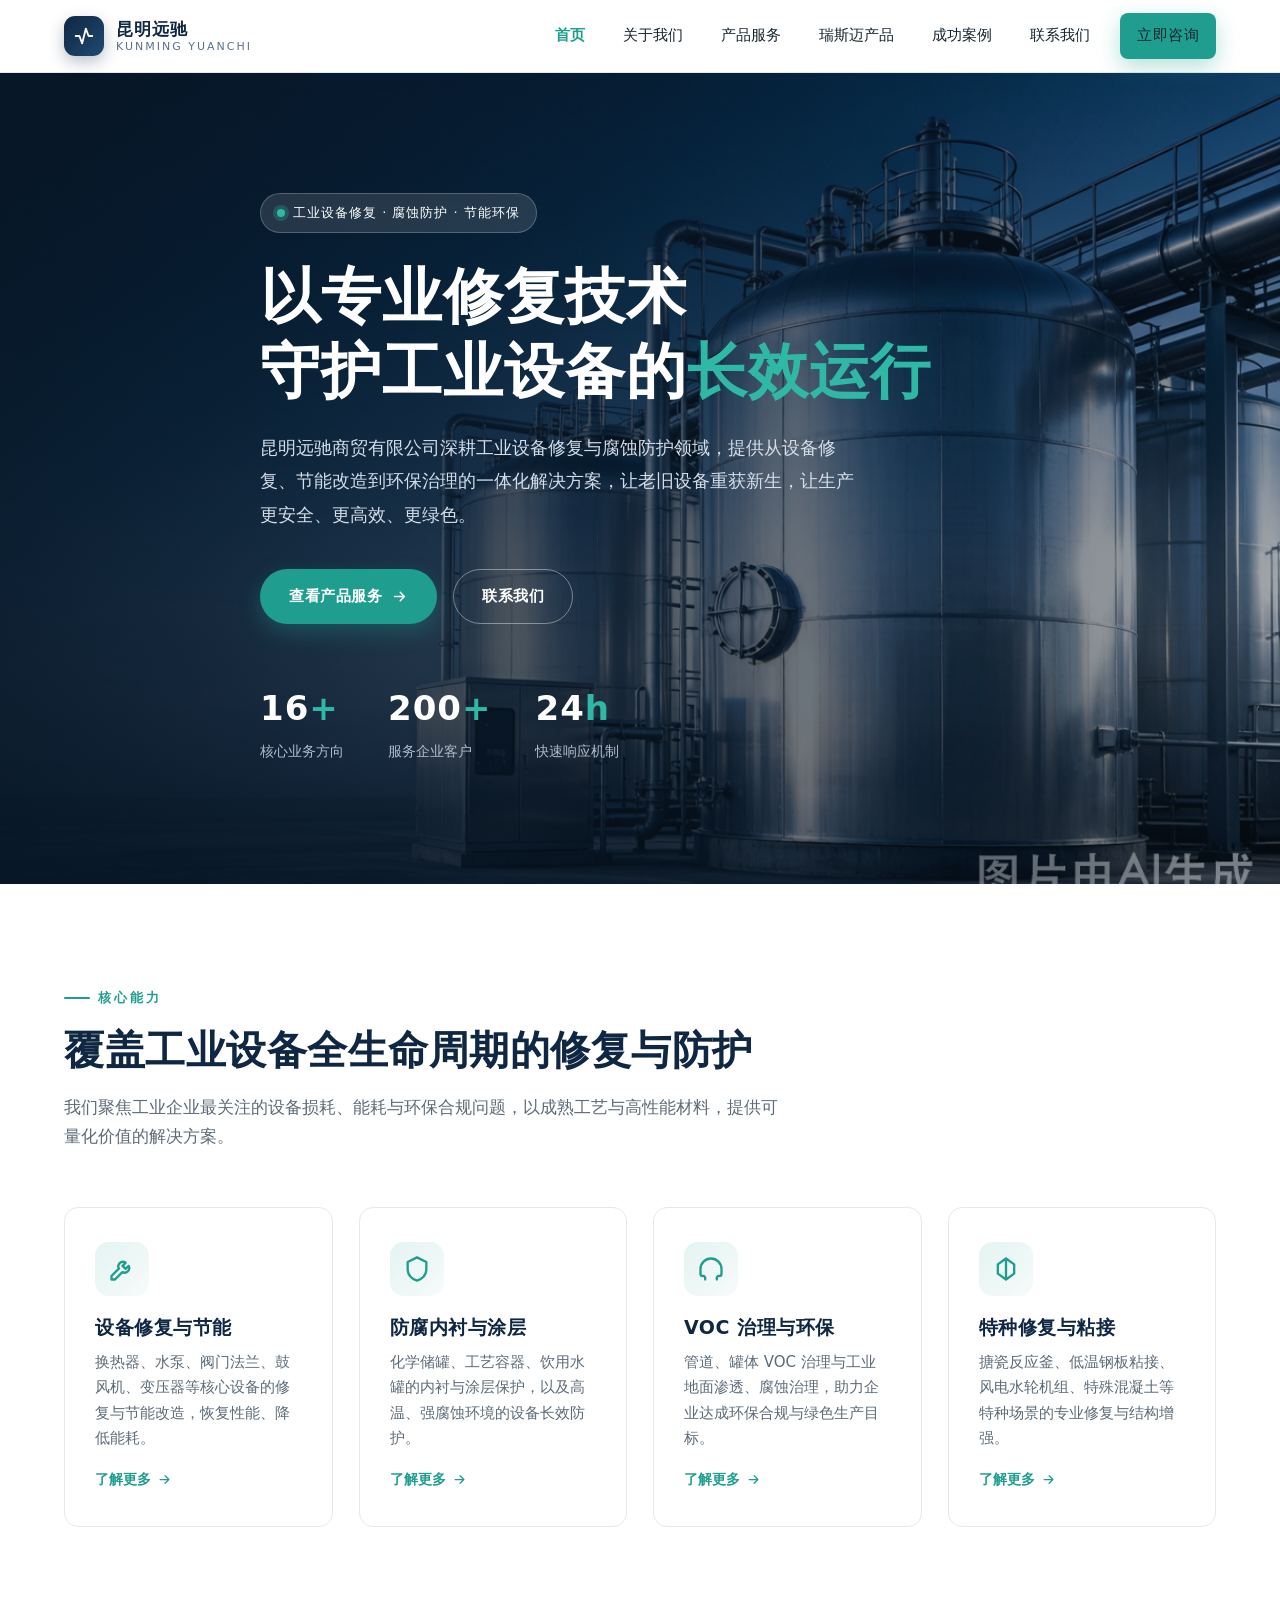
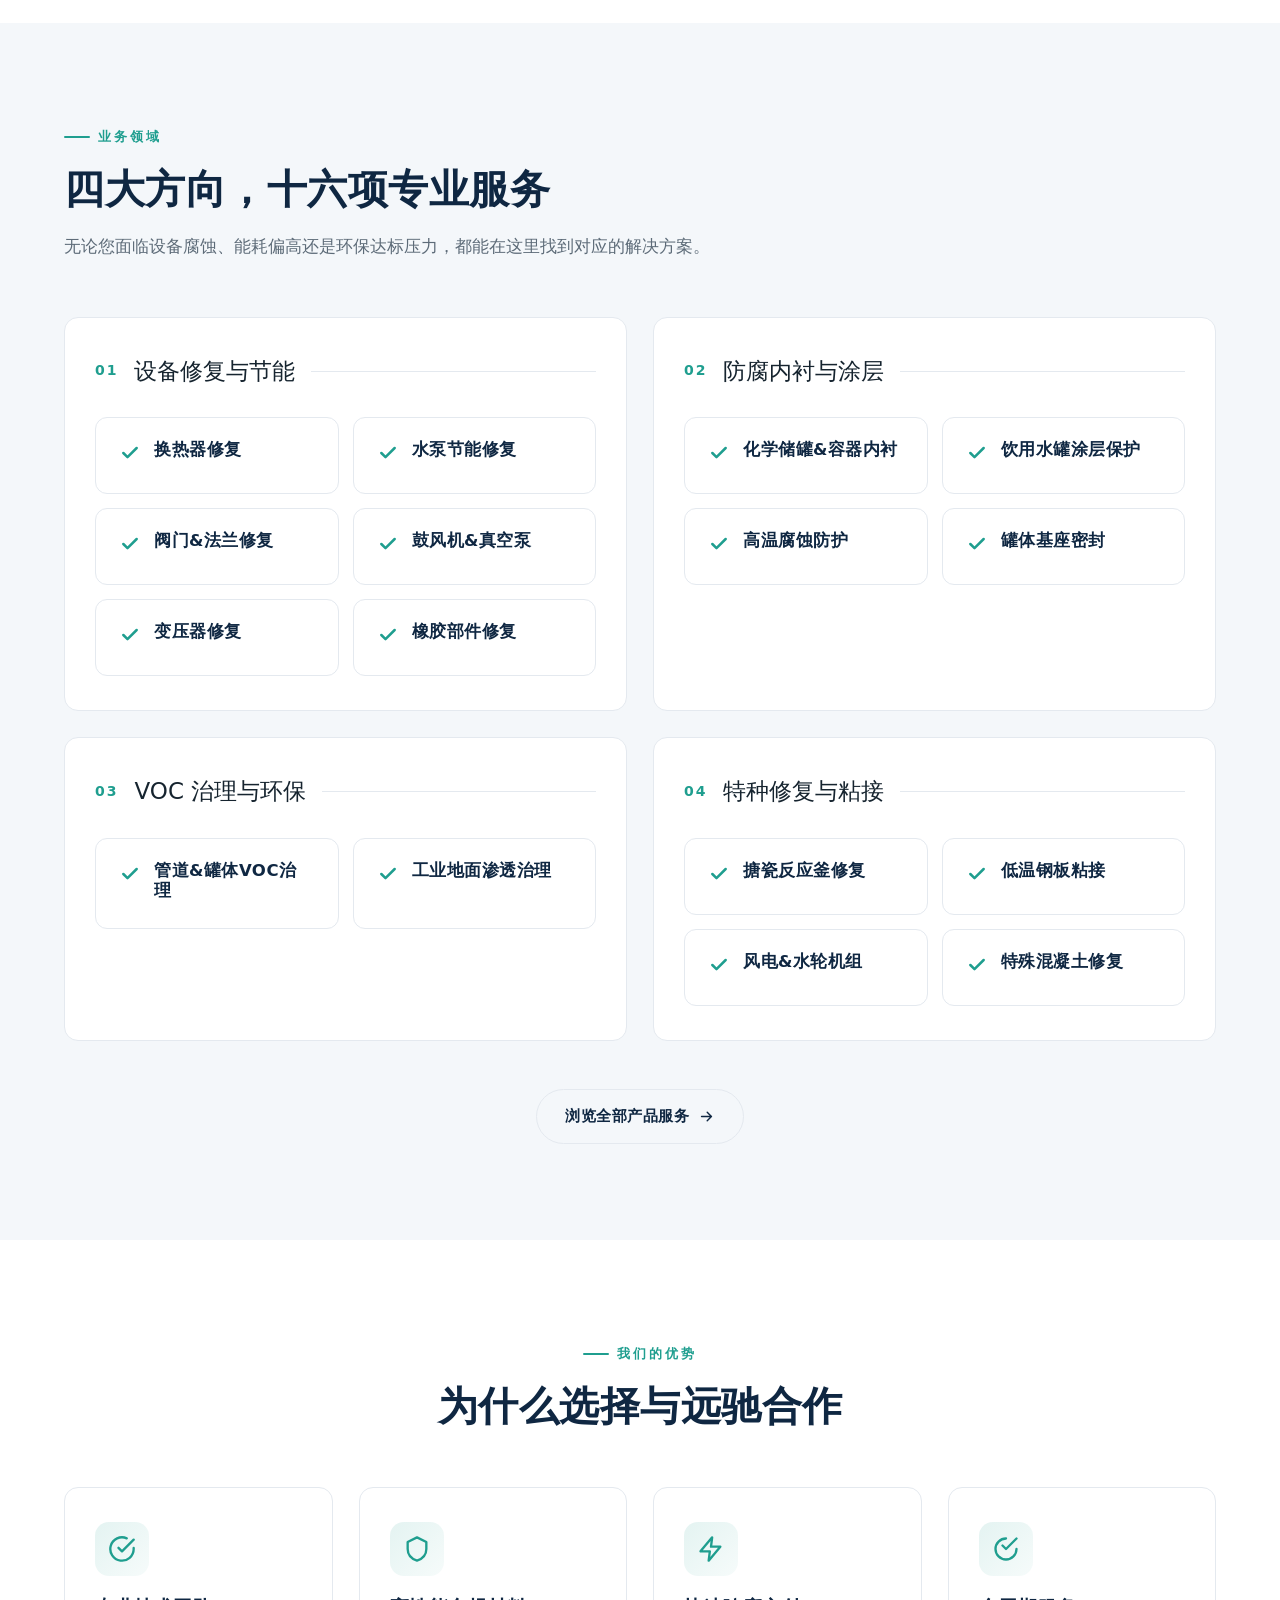
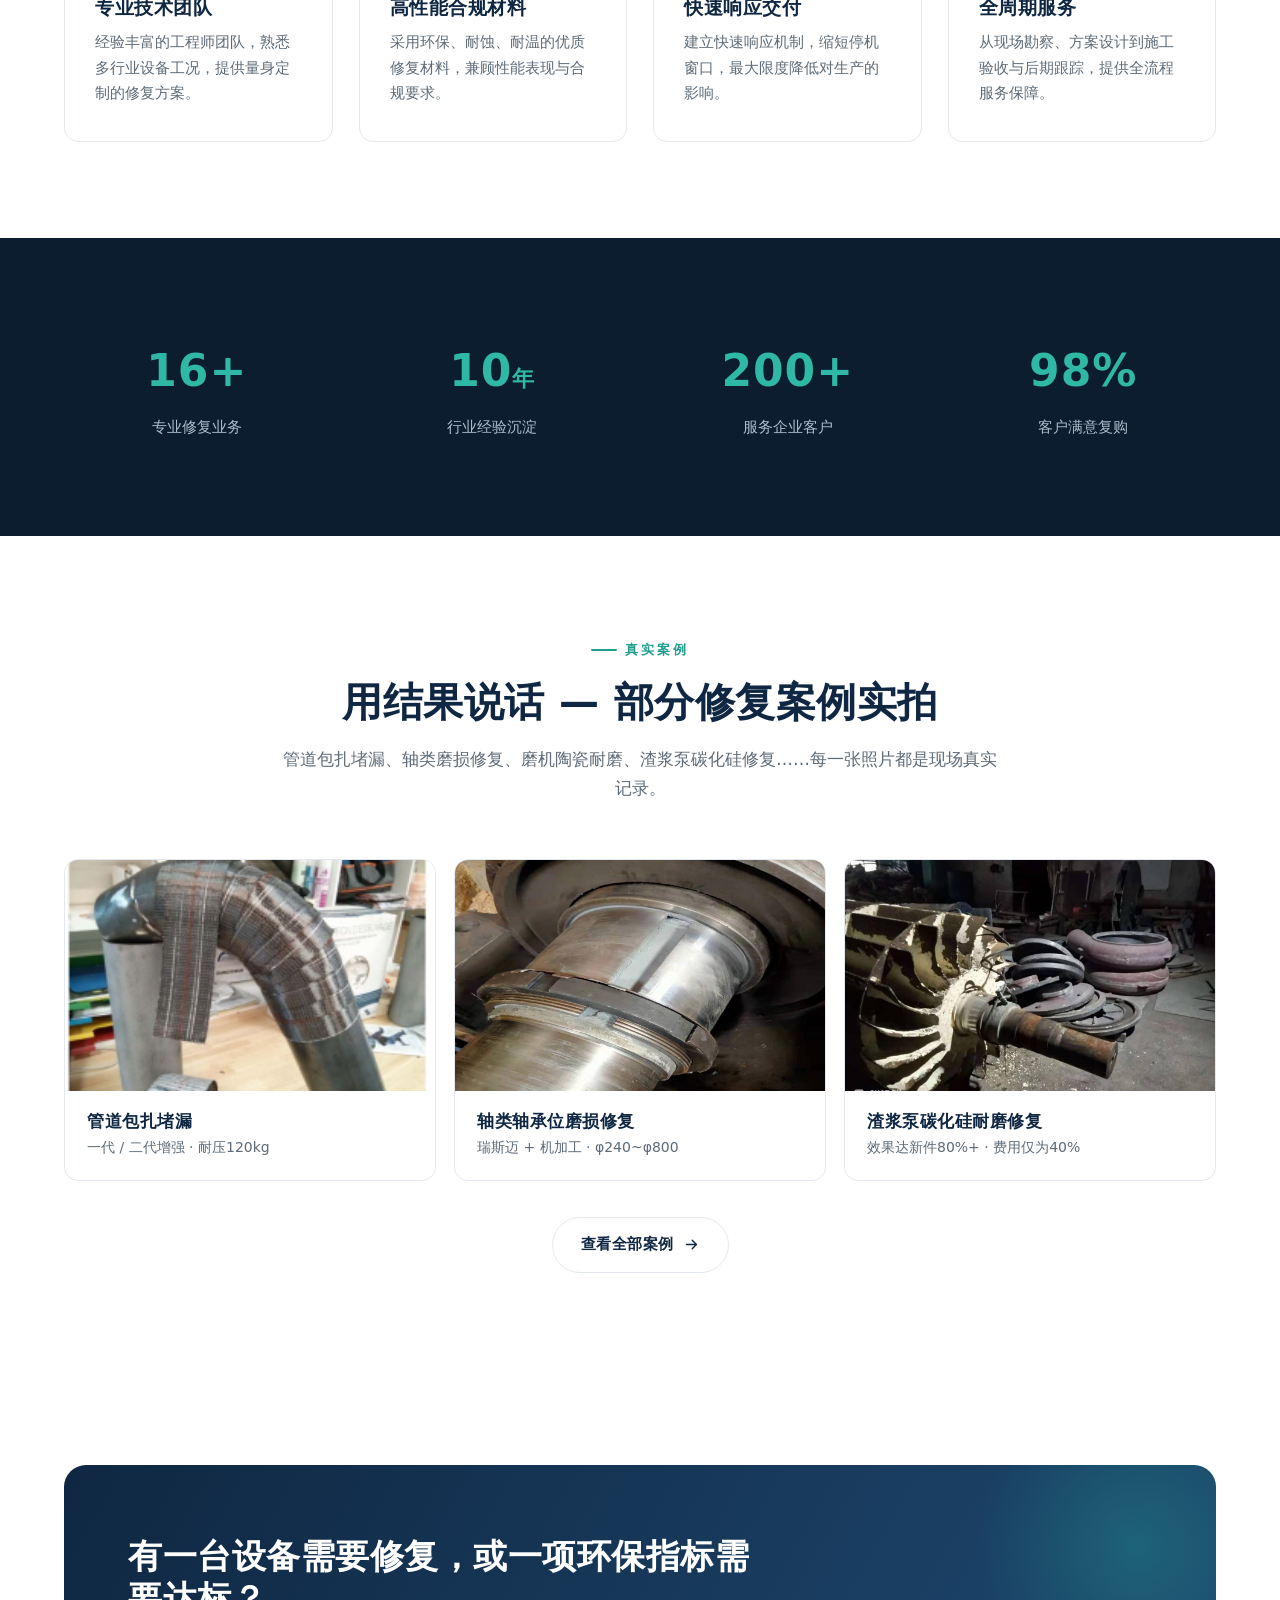
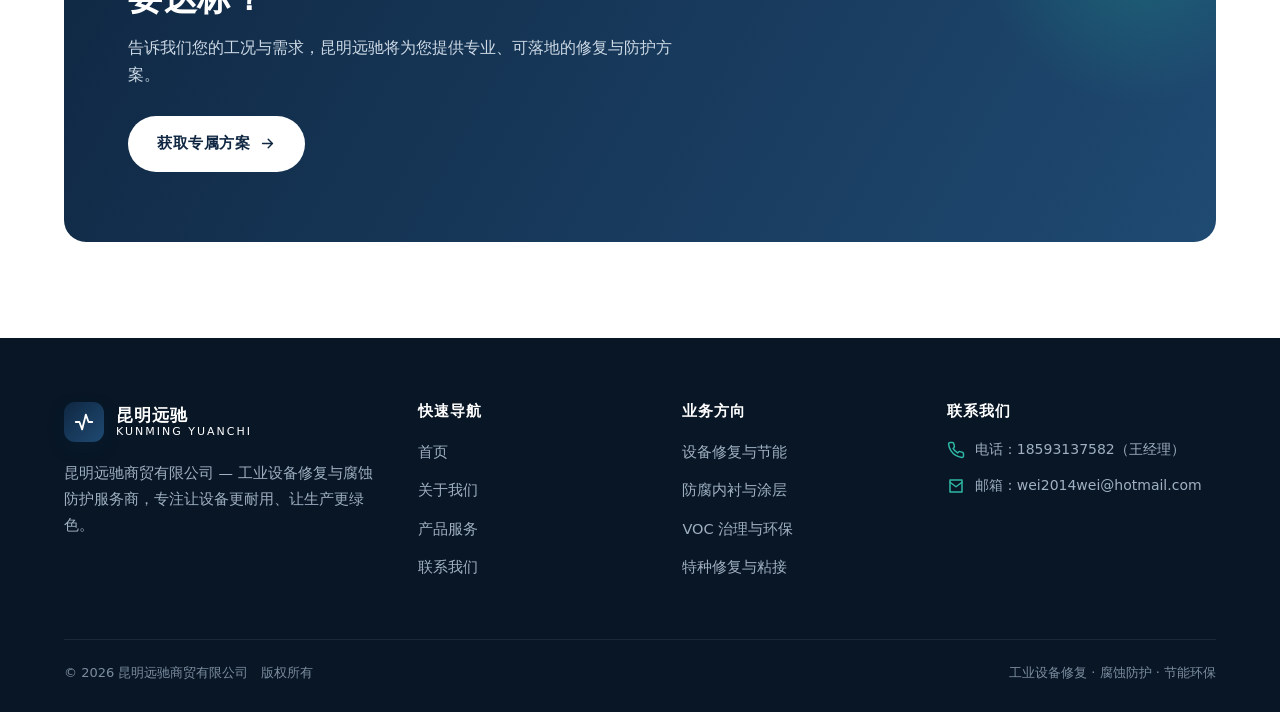
==== index.html @ 55e87ac4 "昆明远驰商贸官网：GitHub Pages 部署版（含自定义域名 kunmingyuanchi.com）" ====
<!DOCTYPE html>
<html lang="zh-CN">
<head>
  <meta charset="UTF-8" />
  <meta name="viewport" content="width=device-width, initial-scale=1.0" />
  <title>昆明远驰商贸有限公司 · 工业设备修复与腐蚀防护专家</title>
  <meta name="description" content="昆明远驰商贸有限公司专注于换热器修复、水泵节能修复、化学储罐内衬、VOC治理、搪瓷反应釜修复等工业设备修复与腐蚀防护服务。" />
  <link rel="stylesheet" href="assets/css/style.css" />
</head>
<body>

  <!-- ===== Header ===== -->
  <header class="header">
    <div class="container nav">
      <a class="brand" href="index.html" aria-label="昆明远驰商贸有限公司">
        <span class="brand__mark">
          <svg viewBox="0 0 24 24" fill="none" stroke="currentColor" stroke-width="2" stroke-linecap="round" stroke-linejoin="round"><path d="M3 12h4l3 8 4-16 3 8h4"/></svg>
        </span>
        <span class="brand__text">
          <span class="brand__name">昆明远驰</span>
          <span class="brand__sub">KUNMING YUANCHI</span>
        </span>
      </a>
      <nav class="nav__links" id="navLinks">
        <a href="index.html" class="active">首页</a>
        <a href="about.html">关于我们</a>
        <a href="products.html">产品服务</a>
        <a href="product-resimac.html">瑞斯迈产品</a>
        <a href="cases.html">成功案例</a>
        <a href="contact.html">联系我们</a>
        <a href="contact.html" class="btn btn--primary nav__cta">立即咨询</a>
      </nav>
      <button class="nav__toggle" id="navToggle" aria-label="菜单"><span></span><span></span><span></span></button>
    </div>
  </header>

  <!-- ===== Hero ===== -->
  <section class="hero">
    <div class="container hero__inner">
      <span class="hero__badge"><span class="dot"></span>工业设备修复 · 腐蚀防护 · 节能环保</span>
      <h1>以专业修复技术<br>守护工业设备的<span class="accent">长效运行</span></h1>
      <p class="hero__lead">昆明远驰商贸有限公司深耕工业设备修复与腐蚀防护领域，提供从设备修复、节能改造到环保治理的一体化解决方案，让老旧设备重获新生，让生产更安全、更高效、更绿色。</p>
      <div class="hero__actions">
        <a href="products.html" class="btn btn--primary">查看产品服务
          <svg viewBox="0 0 24 24" fill="none" stroke="currentColor" stroke-width="2" stroke-linecap="round" stroke-linejoin="round"><path d="M5 12h14M13 6l6 6-6 6"/></svg>
        </a>
        <a href="contact.html" class="btn btn--outline-light">联系我们</a>
      </div>
      <div class="hero__stats">
        <div class="hero__stat"><div class="num">16<span>+</span></div><div class="lbl">核心业务方向</div></div>
        <div class="hero__stat"><div class="num">200<span>+</span></div><div class="lbl">服务企业客户</div></div>
        <div class="hero__stat"><div class="num">24<span>h</span></div><div class="lbl">快速响应机制</div></div>
      </div>
    </div>
  </section>

  <!-- ===== 核心业务概览 ===== -->
  <section class="section">
    <div class="container">
      <div class="section-head reveal">
        <span class="eyebrow">核心能力</span>
        <h2 class="section-title">覆盖工业设备全生命周期的修复与防护</h2>
        <p class="section-desc">我们聚焦工业企业最关注的设备损耗、能耗与环保合规问题，以成熟工艺与高性能材料，提供可量化价值的解决方案。</p>
      </div>
      <div class="grid grid--4">
        <article class="card feature reveal">
          <div class="feature__icon"><svg viewBox="0 0 24 24" fill="none" stroke="currentColor" stroke-width="2" stroke-linecap="round" stroke-linejoin="round"><path d="M14.7 6.3a4 4 0 0 0-5.4 5.4L3 18v3h3l6.3-6.3a4 4 0 0 0 5.4-5.4l-2.6 2.6-2.6-2.6 2.6-2.6z"/></svg></div>
          <h3>设备修复与节能</h3>
          <p>换热器、水泵、阀门法兰、鼓风机、变压器等核心设备的修复与节能改造，恢复性能、降低能耗。</p>
          <a class="more" href="products.html">了解更多 <svg viewBox="0 0 24 24" fill="none" stroke="currentColor" stroke-width="2" stroke-linecap="round" stroke-linejoin="round"><path d="M5 12h14M13 6l6 6-6 6"/></svg></a>
        </article>
        <article class="card feature reveal">
          <div class="feature__icon"><svg viewBox="0 0 24 24" fill="none" stroke="currentColor" stroke-width="2" stroke-linecap="round" stroke-linejoin="round"><path d="M12 2l8 4v6c0 5-3.5 8.5-8 10-4.5-1.5-8-5-8-10V6l8-4z"/></svg></div>
          <h3>防腐内衬与涂层</h3>
          <p>化学储罐、工艺容器、饮用水罐的内衬与涂层保护，以及高温、强腐蚀环境的设备长效防护。</p>
          <a class="more" href="products.html">了解更多 <svg viewBox="0 0 24 24" fill="none" stroke="currentColor" stroke-width="2" stroke-linecap="round" stroke-linejoin="round"><path d="M5 12h14M13 6l6 6-6 6"/></svg></a>
        </article>
        <article class="card feature reveal">
          <div class="feature__icon"><svg viewBox="0 0 24 24" fill="none" stroke="currentColor" stroke-width="2" stroke-linecap="round" stroke-linejoin="round"><path d="M3 12a9 9 0 0 1 18 0M3 12v4a2 2 0 0 0 2 2h1M21 12v4a2 2 0 0 1-2 2h-1M7 19v2M17 19v2"/></svg></div>
          <h3>VOC 治理与环保</h3>
          <p>管道、罐体 VOC 治理与工业地面渗透、腐蚀治理，助力企业达成环保合规与绿色生产目标。</p>
          <a class="more" href="products.html">了解更多 <svg viewBox="0 0 24 24" fill="none" stroke="currentColor" stroke-width="2" stroke-linecap="round" stroke-linejoin="round"><path d="M5 12h14M13 6l6 6-6 6"/></svg></a>
        </article>
        <article class="card feature reveal">
          <div class="feature__icon"><svg viewBox="0 0 24 24" fill="none" stroke="currentColor" stroke-width="2" stroke-linecap="round" stroke-linejoin="round"><path d="M12 3v18M5 8l7-5 7 5M5 8v8l7 5 7-5V8"/></svg></div>
          <h3>特种修复与粘接</h3>
          <p>搪瓷反应釜、低温钢板粘接、风电水轮机组、特殊混凝土等特种场景的专业修复与结构增强。</p>
          <a class="more" href="products.html">了解更多 <svg viewBox="0 0 24 24" fill="none" stroke="currentColor" stroke-width="2" stroke-linecap="round" stroke-linejoin="round"><path d="M5 12h14M13 6l6 6-6 6"/></svg></a>
        </article>
      </div>
    </div>
  </section>

  <!-- ===== 业务领域预览 ===== -->
  <section class="section section--soft">
    <div class="container">
      <div class="section-head reveal">
        <span class="eyebrow">业务领域</span>
        <h2 class="section-title">四大方向，十六项专业服务</h2>
        <p class="section-desc">无论您面临设备腐蚀、能耗偏高还是环保达标压力，都能在这里找到对应的解决方案。</p>
      </div>
      <div class="grid grid--2">
        <div class="card reveal">
          <div class="svc-cat__head"><span class="svc-cat__no">01</span><span class="svc-cat__title">设备修复与节能</span><span class="svc-cat__line"></span></div>
          <ul class="grid grid--2" style="gap:14px">
            <li class="biz"><span class="biz__tick"><svg viewBox="0 0 24 24" fill="none" stroke="currentColor" stroke-width="3" stroke-linecap="round" stroke-linejoin="round"><path d="M20 6 9 17l-5-5"/></svg></span><div><h4>换热器修复</h4></div></li>
            <li class="biz"><span class="biz__tick"><svg viewBox="0 0 24 24" fill="none" stroke="currentColor" stroke-width="3" stroke-linecap="round" stroke-linejoin="round"><path d="M20 6 9 17l-5-5"/></svg></span><div><h4>水泵节能修复</h4></div></li>
            <li class="biz"><span class="biz__tick"><svg viewBox="0 0 24 24" fill="none" stroke="currentColor" stroke-width="3" stroke-linecap="round" stroke-linejoin="round"><path d="M20 6 9 17l-5-5"/></svg></span><div><h4>阀门&法兰修复</h4></div></li>
            <li class="biz"><span class="biz__tick"><svg viewBox="0 0 24 24" fill="none" stroke="currentColor" stroke-width="3" stroke-linecap="round" stroke-linejoin="round"><path d="M20 6 9 17l-5-5"/></svg></span><div><h4>鼓风机&真空泵</h4></div></li>
            <li class="biz"><span class="biz__tick"><svg viewBox="0 0 24 24" fill="none" stroke="currentColor" stroke-width="3" stroke-linecap="round" stroke-linejoin="round"><path d="M20 6 9 17l-5-5"/></svg></span><div><h4>变压器修复</h4></div></li>
            <li class="biz"><span class="biz__tick"><svg viewBox="0 0 24 24" fill="none" stroke="currentColor" stroke-width="3" stroke-linecap="round" stroke-linejoin="round"><path d="M20 6 9 17l-5-5"/></svg></span><div><h4>橡胶部件修复</h4></div></li>
          </ul>
        </div>
        <div class="card reveal">
          <div class="svc-cat__head"><span class="svc-cat__no">02</span><span class="svc-cat__title">防腐内衬与涂层</span><span class="svc-cat__line"></span></div>
          <ul class="grid grid--2" style="gap:14px">
            <li class="biz"><span class="biz__tick"><svg viewBox="0 0 24 24" fill="none" stroke="currentColor" stroke-width="3" stroke-linecap="round" stroke-linejoin="round"><path d="M20 6 9 17l-5-5"/></svg></span><div><h4>化学储罐&容器内衬</h4></div></li>
            <li class="biz"><span class="biz__tick"><svg viewBox="0 0 24 24" fill="none" stroke="currentColor" stroke-width="3" stroke-linecap="round" stroke-linejoin="round"><path d="M20 6 9 17l-5-5"/></svg></span><div><h4>饮用水罐涂层保护</h4></div></li>
            <li class="biz"><span class="biz__tick"><svg viewBox="0 0 24 24" fill="none" stroke="currentColor" stroke-width="3" stroke-linecap="round" stroke-linejoin="round"><path d="M20 6 9 17l-5-5"/></svg></span><div><h4>高温腐蚀防护</h4></div></li>
            <li class="biz"><span class="biz__tick"><svg viewBox="0 0 24 24" fill="none" stroke="currentColor" stroke-width="3" stroke-linecap="round" stroke-linejoin="round"><path d="M20 6 9 17l-5-5"/></svg></span><div><h4>罐体基座密封</h4></div></li>
          </ul>
        </div>
        <div class="card reveal">
          <div class="svc-cat__head"><span class="svc-cat__no">03</span><span class="svc-cat__title">VOC 治理与环保</span><span class="svc-cat__line"></span></div>
          <ul class="grid grid--2" style="gap:14px">
            <li class="biz"><span class="biz__tick"><svg viewBox="0 0 24 24" fill="none" stroke="currentColor" stroke-width="3" stroke-linecap="round" stroke-linejoin="round"><path d="M20 6 9 17l-5-5"/></svg></span><div><h4>管道&罐体VOC治理</h4></div></li>
            <li class="biz"><span class="biz__tick"><svg viewBox="0 0 24 24" fill="none" stroke="currentColor" stroke-width="3" stroke-linecap="round" stroke-linejoin="round"><path d="M20 6 9 17l-5-5"/></svg></span><div><h4>工业地面渗透治理</h4></div></li>
          </ul>
        </div>
        <div class="card reveal">
          <div class="svc-cat__head"><span class="svc-cat__no">04</span><span class="svc-cat__title">特种修复与粘接</span><span class="svc-cat__line"></span></div>
          <ul class="grid grid--2" style="gap:14px">
            <li class="biz"><span class="biz__tick"><svg viewBox="0 0 24 24" fill="none" stroke="currentColor" stroke-width="3" stroke-linecap="round" stroke-linejoin="round"><path d="M20 6 9 17l-5-5"/></svg></span><div><h4>搪瓷反应釜修复</h4></div></li>
            <li class="biz"><span class="biz__tick"><svg viewBox="0 0 24 24" fill="none" stroke="currentColor" stroke-width="3" stroke-linecap="round" stroke-linejoin="round"><path d="M20 6 9 17l-5-5"/></svg></span><div><h4>低温钢板粘接</h4></div></li>
            <li class="biz"><span class="biz__tick"><svg viewBox="0 0 24 24" fill="none" stroke="currentColor" stroke-width="3" stroke-linecap="round" stroke-linejoin="round"><path d="M20 6 9 17l-5-5"/></svg></span><div><h4>风电&水轮机组</h4></div></li>
            <li class="biz"><span class="biz__tick"><svg viewBox="0 0 24 24" fill="none" stroke="currentColor" stroke-width="3" stroke-linecap="round" stroke-linejoin="round"><path d="M20 6 9 17l-5-5"/></svg></span><div><h4>特殊混凝土修复</h4></div></li>
          </ul>
        </div>
      </div>
      <div style="text-align:center;margin-top:48px" class="reveal">
        <a href="products.html" class="btn btn--ghost">浏览全部产品服务
          <svg viewBox="0 0 24 24" fill="none" stroke="currentColor" stroke-width="2" stroke-linecap="round" stroke-linejoin="round"><path d="M5 12h14M13 6l6 6-6 6"/></svg>
        </a>
      </div>
    </div>
  </section>

  <!-- ===== 为什么选择我们 ===== -->
  <section class="section">
    <div class="container">
      <div class="section-head center reveal">
        <span class="eyebrow">我们的优势</span>
        <h2 class="section-title">为什么选择与远驰合作</h2>
      </div>
      <div class="grid grid--4">
        <article class="card feature reveal">
          <div class="feature__icon"><svg viewBox="0 0 24 24" fill="none" stroke="currentColor" stroke-width="2" stroke-linecap="round" stroke-linejoin="round"><path d="M22 11.08V12a10 10 0 1 1-5.93-9.14M22 4 12 14.01l-3-3"/></svg></div>
          <h3>专业技术团队</h3>
          <p>经验丰富的工程师团队，熟悉多行业设备工况，提供量身定制的修复方案。</p>
        </article>
        <article class="card feature reveal">
          <div class="feature__icon"><svg viewBox="0 0 24 24" fill="none" stroke="currentColor" stroke-width="2" stroke-linecap="round" stroke-linejoin="round"><path d="M12 2 4 6v6c0 5 3.5 8.5 8 10 4.5-1.5 8-5 8-10V6l-8-4z"/></svg></div>
          <h3>高性能合规材料</h3>
          <p>采用环保、耐蚀、耐温的优质修复材料，兼顾性能表现与合规要求。</p>
        </article>
        <article class="card feature reveal">
          <div class="feature__icon"><svg viewBox="0 0 24 24" fill="none" stroke="currentColor" stroke-width="2" stroke-linecap="round" stroke-linejoin="round"><path d="M13 2 3 14h8l-1 8 10-12h-8l1-8z"/></svg></div>
          <h3>快速响应交付</h3>
          <p>建立快速响应机制，缩短停机窗口，最大限度降低对生产的影响。</p>
        </article>
        <article class="card feature reveal">
          <div class="feature__icon"><svg viewBox="0 0 24 24" fill="none" stroke="currentColor" stroke-width="2" stroke-linecap="round" stroke-linejoin="round"><path d="M21 12a9 9 0 1 1-9-9M21 3l-9 9-3-3"/></svg></div>
          <h3>全周期服务</h3>
          <p>从现场勘察、方案设计到施工验收与后期跟踪，提供全流程服务保障。</p>
        </article>
      </div>
    </div>
  </section>

  <!-- ===== 数据 band ===== -->
  <section class="section section--dark">
    <div class="container">
      <div class="stats-band reveal">
        <div><div class="num">16+</div><div class="lbl">专业修复业务</div></div>
        <div><div class="num">10<span style="font-size:22px">年</span></div><div class="lbl">行业经验沉淀</div></div>
        <div><div class="num">200+</div><div class="lbl">服务企业客户</div></div>
        <div><div class="num">98%</div><div class="lbl">客户满意复购</div></div>
      </div>
    </div>
  </section>

  <!-- ===== 案例展示预览 ===== -->
  <section class="section">
    <div class="container">
      <div class="section-head center reveal">
        <span class="eyebrow">真实案例</span>
        <h2 class="section-title">用结果说话 — 部分修复案例实拍</h2>
        <p class="section-desc">管道包扎堵漏、轴类磨损修复、磨机陶瓷耐磨、渣浆泵碳化硅修复……每一张照片都是现场真实记录。</p>
      </div>
      <div class="grid grid--3 reveal" style="gap:18px">
        <a href="cases.html#c1" class="card" style="padding:0;overflow:hidden;display:block;border:1px solid var(--line);border-radius:var(--radius);transition:.25s var(--ease)">
          <img src="assets/img/cases/昆明远驰管道修复包扎2021_1.png" alt="管道包扎修复" style="width:100%;aspect-ratio:16/10;object-fit:cover" loading="lazy"/>
          <div style="padding:20px 22px"><h4 style="font-size:17px;margin-bottom:4px">管道包扎堵漏</h4><p style="font-size:14px;color:var(--muted)">一代 / 二代增强 · 耐压120kg</p></div>
        </a>
        <a href="cases.html#c3" class="card" style="padding:0;overflow:hidden;display:block;border:1px solid var(--line);border-radius:var(--radius);transition:.25s var(--ease)">
          <img src="assets/img/cases/昆明远驰轴修复2021_8_19.jpeg" alt="轴类修复" style="width:100%;aspect-ratio:16/10;object-fit:cover" loading="lazy"/>
          <div style="padding:20px 22px"><h4 style="font-size:17px;margin-bottom:4px">轴类轴承位磨损修复</h4><p style="font-size:14px;color:var(--muted)">瑞斯迈 + 机加工 · φ240~φ800</p></div>
        </a>
        <a href="cases.html#c6" class="card" style="padding:0;overflow:hidden;display:block;border:1px solid var(--line);border-radius:var(--radius);transition:.25s var(--ease)">
          <img src="assets/img/cases/昆明远驰渣浆泵_2_4.jpeg" alt="渣浆泵修复" style="width:100%;aspect-ratio:16/10;object-fit:cover" loading="lazy"/>
          <div style="padding:20px 22px"><h4 style="font-size:17px;margin-bottom:4px">渣浆泵碳化硅耐磨修复</h4><p style="font-size:14px;color:var(--muted)">效果达新件80%+ · 费用仅为40%</p></div>
        </a>
      </div>
      <div style="text-align:center;margin-top:36px" class="reveal">
        <a href="cases.html" class="btn btn--ghost">查看全部案例
          <svg viewBox="0 0 24 24" fill="none" stroke="currentColor" stroke-width="2" stroke-linecap="round" stroke-linejoin="round"><path d="M5 12h14M13 6l6 6-6 6"/></svg>
        </a>
      </div>
    </div>
  </section>

  <!-- ===== CTA ===== -->
  <section class="section">
    <div class="container">
      <div class="cta-band reveal">
        <h2>有一台设备需要修复，或一项环保指标需要达标？</h2>
        <p>告诉我们您的工况与需求，昆明远驰将为您提供专业、可落地的修复与防护方案。</p>
        <a href="contact.html" class="btn btn--light">获取专属方案
          <svg viewBox="0 0 24 24" fill="none" stroke="currentColor" stroke-width="2" stroke-linecap="round" stroke-linejoin="round"><path d="M5 12h14M13 6l6 6-6 6"/></svg>
        </a>
      </div>
    </div>
  </section>

  <!-- ===== Footer ===== -->
  <footer class="footer">
    <div class="container">
      <div class="footer-grid">
        <div>
          <a class="brand" href="index.html">
            <span class="brand__mark"><svg viewBox="0 0 24 24" fill="none" stroke="currentColor" stroke-width="2" stroke-linecap="round" stroke-linejoin="round"><path d="M3 12h4l3 8 4-16 3 8h4"/></svg></span>
            <span class="brand__text"><span class="brand__name">昆明远驰</span><span class="brand__sub">KUNMING YUANCHI</span></span>
          </a>
          <p class="footer__about">昆明远驰商贸有限公司 — 工业设备修复与腐蚀防护服务商，专注让设备更耐用、让生产更绿色。</p>
        </div>
        <div>
          <h4>快速导航</h4>
          <ul class="footer__links">
            <li><a href="index.html">首页</a></li>
            <li><a href="about.html">关于我们</a></li>
            <li><a href="products.html">产品服务</a></li>
            <li><a href="contact.html">联系我们</a></li>
          </ul>
        </div>
        <div>
          <h4>业务方向</h4>
          <ul class="footer__links">
            <li><a href="products.html">设备修复与节能</a></li>
            <li><a href="products.html">防腐内衬与涂层</a></li>
            <li><a href="products.html">VOC 治理与环保</a></li>
            <li><a href="products.html">特种修复与粘接</a></li>
          </ul>
        </div>
        <div>
          <h4>联系我们</h4>
          <ul class="footer__contact">
            <li><svg viewBox="0 0 24 24" fill="none" stroke="currentColor" stroke-width="2" stroke-linecap="round" stroke-linejoin="round"><path d="M22 16.92v3a2 2 0 0 1-2.18 2 19.8 19.8 0 0 1-8.63-3.07 19.5 19.5 0 0 1-6-6 19.8 19.8 0 0 1-3.07-8.67A2 2 0 0 1 4.11 2h3a2 2 0 0 1 2 1.72c.13.96.36 1.9.7 2.81a2 2 0 0 1-.45 2.11L8.09 9.91a16 16 0 0 0 6 6l1.27-1.27a2 2 0 0 1 2.11-.45c.91.34 1.85.57 2.81.7A2 2 0 0 1 22 16.92z"/></svg><span>电话：18593137582（王经理）</span></li>
            <li><svg viewBox="0 0 24 24" fill="none" stroke="currentColor" stroke-width="2" stroke-linecap="round" stroke-linejoin="round"><path d="M4 4h16v16H4z"/><path d="m4 7 8 6 8-6"/></svg><span>邮箱：wei2014wei@hotmail.com</span></li>
          </ul>
        </div>
      </div>
      <div class="footer__bottom">
        <span>© <span id="year">2026</span> 昆明远驰商贸有限公司　版权所有</span>
        <span>工业设备修复 · 腐蚀防护 · 节能环保</span>
      </div>
    </div>
  </footer>

  <script src="assets/js/main.js"></script>
</body>
</html>
---- assets/css/style.css ----
/* =========================================================
   昆明远驰商贸有限公司 · 企业官网
   设计系统 / 全局样式  —  简约大气 · 工业质感
   ========================================================= */

:root {
  /* 主色：深海军蓝（信任 / 工业） */
  --navy:        #0f2742;
  --navy-2:      #16324f;
  --navy-3:      #1f4a72;
  /* 点缀：青绿（防护 / 环保） */
  --teal:        #1f9e8f;
  --teal-soft:   #2fb8a6;
  /* 中性 */
  --steel:       #5b7187;
  --ink:         #16242f;
  --muted:       #5d6b78;
  --line:        #e4e9ef;
  --bg:          #ffffff;
  --bg-soft:     #f4f7fa;
  --bg-dark:     #0c1d30;
  --bg-darker:   #081625;
  --white:       #ffffff;

  --shadow-sm:   0 1px 3px rgba(15,39,66,.08), 0 1px 2px rgba(15,39,66,.06);
  --shadow-md:   0 10px 30px rgba(15,39,66,.10);
  --shadow-lg:   0 24px 60px rgba(15,39,66,.16);

  --radius:      14px;
  --radius-lg:   22px;
  --container:   1200px;

  --font: "PingFang SC", "Microsoft YaHei", "Hiragino Sans GB",
          "Segoe UI", system-ui, -apple-system, Roboto, Helvetica, Arial, sans-serif;

  --ease: cubic-bezier(.22,.61,.36,1);
}

/* ---------- Reset ---------- */
*, *::before, *::after { box-sizing: border-box; }
html { scroll-behavior: smooth; -webkit-text-size-adjust: 100%; }
body {
  margin: 0;
  font-family: var(--font);
  color: var(--ink);
  background: var(--bg);
  line-height: 1.7;
  font-size: 16px;
  -webkit-font-smoothing: antialiased;
  text-rendering: optimizeLegibility;
}
img { max-width: 100%; display: block; }
a { color: inherit; text-decoration: none; }
h1, h2, h3, h4 { margin: 0; line-height: 1.25; font-weight: 700; color: var(--navy); letter-spacing: .5px; }
p { margin: 0; }
ul { margin: 0; padding: 0; list-style: none; }
button { font-family: inherit; cursor: pointer; }

/* ---------- Layout ---------- */
.container { width: 100%; max-width: var(--container); margin: 0 auto; padding: 0 24px; }
.section { padding: 96px 0; }
.section--soft { background: var(--bg-soft); }
.section--dark { background: var(--bg-dark); color: #cdd9e5; }
.section--dark h2, .section--dark h3 { color: #fff; }

/* ---------- Section heading ---------- */
.eyebrow {
  display: inline-flex; align-items: center; gap: 8px;
  font-size: 13px; font-weight: 700; letter-spacing: 3px;
  text-transform: uppercase; color: var(--teal);
  margin-bottom: 16px;
}
.eyebrow::before { content: ""; width: 26px; height: 2px; background: var(--teal); border-radius: 2px; }
.section-head { max-width: 720px; margin-bottom: 56px; }
.section-head.center { margin-left: auto; margin-right: auto; text-align: center; }
.section-head.center .eyebrow { justify-content: center; }
.section-title { font-size: clamp(26px, 3.4vw, 40px); }
.section-desc { margin-top: 18px; color: var(--muted); font-size: 17px; }

/* ---------- Buttons ---------- */
.btn {
  display: inline-flex; align-items: center; gap: 9px;
  padding: 14px 28px; border-radius: 999px;
  font-size: 15px; font-weight: 600; letter-spacing: .5px;
  border: 1px solid transparent; transition: all .25s var(--ease);
  white-space: nowrap;
}
.btn svg { width: 17px; height: 17px; }
.btn--primary { background: var(--teal); color: #fff; box-shadow: 0 8px 22px rgba(31,158,143,.32); }
.btn--primary:hover { background: var(--teal-soft); transform: translateY(-2px); box-shadow: 0 12px 28px rgba(31,158,143,.42); }
.btn--ghost { background: transparent; color: var(--navy); border-color: var(--line); }
.btn--ghost:hover { border-color: var(--navy); background: #f0f4f8; }
.btn--light { background: #fff; color: var(--navy); }
.btn--light:hover { transform: translateY(-2px); box-shadow: var(--shadow-md); }
.btn--outline-light { background: transparent; color: #fff; border-color: rgba(255,255,255,.4); }
.btn--outline-light:hover { background: rgba(255,255,255,.1); border-color: #fff; }

/* =========================================================
   Header / Nav
   ========================================================= */
.header {
  position: sticky; top: 0; z-index: 100;
  background: rgba(255,255,255,.86);
  backdrop-filter: saturate(180%) blur(14px);
  border-bottom: 1px solid var(--line);
  transition: box-shadow .3s var(--ease), background .3s var(--ease);
}
.header.scrolled { box-shadow: var(--shadow-sm); }
.nav { display: flex; align-items: center; justify-content: space-between; height: 72px; }
.brand { display: flex; align-items: center; gap: 12px; }
.brand__mark {
  width: 40px; height: 40px; border-radius: 11px;
  background: linear-gradient(135deg, var(--navy), var(--navy-3));
  display: grid; place-items: center; color: #fff; flex: none;
  box-shadow: 0 6px 16px rgba(15,39,66,.28);
}
.brand__mark svg { width: 22px; height: 22px; }
.brand__text { display: flex; flex-direction: column; line-height: 1.2; }
.brand__name { font-weight: 800; font-size: 17px; color: var(--navy); letter-spacing: 1px; }
.brand__sub { font-size: 11px; color: var(--steel); letter-spacing: 2px; }

.nav__links { display: flex; align-items: center; gap: 6px; }
.nav__links a {
  position: relative; padding: 9px 16px; font-size: 15px; font-weight: 500;
  color: var(--ink); border-radius: 8px; transition: color .2s, background .2s;
}
.nav__links a:hover { color: var(--teal); background: var(--bg-soft); }
.nav__links a.active { color: var(--teal); font-weight: 600; }
.nav__cta { margin-left: 8px; }

.nav__toggle { display: none; background: none; border: 0; padding: 8px; }
.nav__toggle span { display: block; width: 24px; height: 2px; background: var(--navy); margin: 5px 0; border-radius: 2px; transition: .3s var(--ease); }

/* =========================================================
   Hero
   ========================================================= */
.hero {
  position: relative; min-height: 88vh; display: flex; align-items: center;
  color: #fff; overflow: hidden;
  background: url("../../assets/img/hero.png") center/cover no-repeat, var(--navy);
}
.hero::before {
  content: ""; position: absolute; inset: 0;
  background: linear-gradient(100deg, rgba(8,22,37,.92) 0%, rgba(8,22,37,.74) 42%, rgba(8,22,37,.35) 100%);
}
.hero__inner { position: relative; z-index: 2; padding: 120px 0; max-width: 760px; }
.hero__badge {
  display: inline-flex; align-items: center; gap: 8px;
  padding: 8px 16px; border-radius: 999px; font-size: 13px; letter-spacing: 1px;
  background: rgba(255,255,255,.12); border: 1px solid rgba(255,255,255,.22);
  backdrop-filter: blur(6px); margin-bottom: 26px;
}
.hero__badge .dot { width: 8px; height: 8px; border-radius: 50%; background: var(--teal-soft); box-shadow: 0 0 0 4px rgba(47,184,166,.25); }
.hero h1 { color: #fff; font-size: clamp(32px, 5.2vw, 60px); font-weight: 800; letter-spacing: 1px; }
.hero h1 .accent { color: var(--teal-soft); }
.hero__lead { margin-top: 22px; font-size: 18px; line-height: 1.85; color: #d4deea; max-width: 600px; }
.hero__actions { margin-top: 38px; display: flex; gap: 16px; flex-wrap: wrap; }
.hero__stats { margin-top: 56px; display: flex; gap: 44px; flex-wrap: wrap; }
.hero__stat .num { font-size: 34px; font-weight: 800; color: #fff; letter-spacing: 1px; }
.hero__stat .num span { color: var(--teal-soft); }
.hero__stat .lbl { font-size: 14px; color: #aebccd; margin-top: 2px; }

/* =========================================================
   Cards / Grids
   ========================================================= */
.grid { display: grid; gap: 26px; }
.grid--3 { grid-template-columns: repeat(3, 1fr); }
.grid--2 { grid-template-columns: repeat(2, 1fr); }
.grid--4 { grid-template-columns: repeat(4, 1fr); }

.card {
  background: #fff; border: 1px solid var(--line); border-radius: var(--radius);
  padding: 34px 30px; transition: transform .3s var(--ease), box-shadow .3s var(--ease), border-color .3s;
}
.card:hover { transform: translateY(-6px); box-shadow: var(--shadow-lg); border-color: transparent; }

.feature__icon {
  width: 54px; height: 54px; border-radius: 14px; display: grid; place-items: center;
  background: linear-gradient(135deg, rgba(31,158,143,.12), rgba(31,158,143,.04));
  color: var(--teal); margin-bottom: 20px;
}
.feature__icon svg { width: 28px; height: 28px; }
.feature h3 { font-size: 19px; margin-bottom: 10px; }
.feature p { color: var(--muted); font-size: 15px; }
.feature .more { display: inline-flex; align-items: center; gap: 6px; margin-top: 16px; color: var(--teal); font-weight: 600; font-size: 14px; }
.feature .more svg { width: 15px; height: 15px; transition: transform .25s var(--ease); }
.feature:hover .more svg { transform: translateX(4px); }

/* Service category block */
.svc-cat { margin-bottom: 64px; }
.svc-cat:last-child { margin-bottom: 0; }
.svc-cat__head { display: flex; align-items: center; gap: 16px; margin-bottom: 26px; }
.svc-cat__no { font-size: 14px; font-weight: 800; color: var(--teal); letter-spacing: 2px; }
.svc-cat__title { font-size: 23px; }
.svc-cat__line { flex: 1; height: 1px; background: var(--line); }

/* business item */
.biz { background: #fff; border: 1px solid var(--line); border-radius: 12px; padding: 22px 24px; transition: .28s var(--ease); display: flex; gap: 14px; align-items: flex-start; }
.biz:hover { border-color: var(--teal); box-shadow: var(--shadow-md); transform: translateY(-3px); }
.biz__tick { color: var(--teal); flex: none; margin-top: 3px; }
.biz__tick svg { width: 20px; height: 20px; }
.biz h4 { font-size: 16.5px; margin-bottom: 4px; }
.biz p { font-size: 13.5px; color: var(--muted); }

/* =========================================================
   About
   ========================================================= */
.about-grid { display: grid; grid-template-columns: 1.05fr .95fr; gap: 60px; align-items: center; }
.about-media { position: relative; border-radius: var(--radius-lg); overflow: hidden; box-shadow: var(--shadow-lg); }
.about-media img { width: 100%; height: 100%; object-fit: cover; aspect-ratio: 4/3.4; }
.about-media::after { content: ""; position: absolute; left: 0; right: 0; bottom: 0; height: 38%; background: linear-gradient(transparent, rgba(12,29,48,.55)); }
.about-media__tag { position: absolute; left: 22px; bottom: 20px; z-index: 2; color: #fff; }
.about-media__tag strong { display: block; font-size: 22px; }
.about-media__tag span { font-size: 13px; color: #cdd9e5; }
.about-text h2 { font-size: clamp(26px, 3vw, 36px); margin-bottom: 18px; }
.about-text p { color: var(--muted); margin-bottom: 16px; }
.about-values { display: grid; grid-template-columns: repeat(2, 1fr); gap: 18px; margin-top: 30px; }
.value { padding: 20px; border-radius: 12px; background: var(--bg-soft); border: 1px solid var(--line); }
.value h4 { font-size: 16px; margin-bottom: 6px; }
.value p { font-size: 13.5px; color: var(--muted); }

/* timeline */
.timeline { margin-top: 8px; border-left: 2px solid var(--line); padding-left: 28px; }
.timeline li { position: relative; padding-bottom: 26px; }
.timeline li:last-child { padding-bottom: 0; }
.timeline li::before { content: ""; position: absolute; left: -35px; top: 4px; width: 12px; height: 12px; border-radius: 50%; background: var(--teal); box-shadow: 0 0 0 4px rgba(31,158,143,.18); }
.timeline .yr { font-weight: 800; color: var(--navy); letter-spacing: 1px; }
.timeline p { color: var(--muted); font-size: 14.5px; }

/* =========================================================
   Stats band
   ========================================================= */
.stats-band { display: grid; grid-template-columns: repeat(4, 1fr); gap: 30px; text-align: center; }
.stats-band .num { font-size: 44px; font-weight: 800; color: var(--teal-soft); letter-spacing: 1px; }
.stats-band .lbl { color: #aebccd; margin-top: 6px; font-size: 15px; }

/* =========================================================
   CTA band
   ========================================================= */
.cta-band { position: relative; overflow: hidden; border-radius: var(--radius-lg); padding: 70px 64px; background: linear-gradient(120deg, var(--navy), var(--navy-3)); color: #fff; }
.cta-band::after { content: ""; position: absolute; right: -80px; top: -80px; width: 320px; height: 320px; border-radius: 50%; background: radial-gradient(circle, rgba(31,158,143,.35), transparent 70%); }
.cta-band h2 { color: #fff; font-size: clamp(24px, 3vw, 34px); max-width: 640px; position: relative; z-index: 2; }
.cta-band p { color: #cdd9e5; margin-top: 14px; max-width: 560px; position: relative; z-index: 2; }
.cta-band .btn { position: relative; z-index: 2; margin-top: 28px; }

/* =========================================================
   Contact
   ========================================================= */
.contact-grid { display: grid; grid-template-columns: 1fr 1.1fr; gap: 54px; }
.info-list li { display: flex; gap: 16px; padding: 18px 0; border-bottom: 1px solid var(--line); }
.info-list li:last-child { border-bottom: 0; }
.info-list .ic { width: 44px; height: 44px; border-radius: 12px; flex: none; display: grid; place-items: center; background: rgba(31,158,143,.1); color: var(--teal); }
.info-list .ic svg { width: 22px; height: 22px; }
.info-list .k { font-size: 13px; color: var(--steel); letter-spacing: 1px; }
.info-list .v { font-size: 16px; color: var(--ink); font-weight: 600; }
.info-list .v small { display: block; font-weight: 400; color: var(--muted); font-size: 13.5px; }

.form { background: #fff; border: 1px solid var(--line); border-radius: var(--radius); padding: 36px; box-shadow: var(--shadow-md); }
.form .row { display: grid; grid-template-columns: 1fr 1fr; gap: 16px; }
.field { margin-bottom: 18px; }
.field label { display: block; font-size: 14px; font-weight: 600; color: var(--navy); margin-bottom: 8px; }
.field input, .field textarea, .field select {
  width: 100%; padding: 13px 15px; border: 1px solid var(--line); border-radius: 10px;
  font-family: inherit; font-size: 15px; color: var(--ink); background: #fbfcfe;
  transition: border-color .2s, box-shadow .2s;
}
.field input:focus, .field textarea:focus, .field select:focus {
  outline: none; border-color: var(--teal); box-shadow: 0 0 0 3px rgba(31,158,143,.14); background: #fff;
}
.field textarea { resize: vertical; min-height: 120px; }
.form__note { font-size: 13px; color: var(--steel); margin-top: 6px; }
.form__ok { display: none; margin-top: 16px; padding: 14px 16px; border-radius: 10px; background: rgba(31,158,143,.1); color: #177a6e; font-size: 14px; font-weight: 600; }
.form__ok.show { display: block; }

/* map placeholder */
.map { margin-top: 40px; border-radius: var(--radius); overflow: hidden; border: 1px solid var(--line); height: 300px; background:
   linear-gradient(rgba(15,39,66,.04), rgba(15,39,66,.04)),
   repeating-linear-gradient(0deg, #eef2f6 0 1px, transparent 1px 40px),
   repeating-linear-gradient(90deg, #eef2f6 0 1px, transparent 1px 40px),
   #f7f9fb;
   position: relative; display: grid; place-items: center; }
.map__pin { text-align: center; color: var(--navy); }
.map__pin svg { width: 40px; height: 40px; color: var(--teal); margin: 0 auto 8px; }
.map__pin span { font-size: 14px; color: var(--muted); }

/* =========================================================
   Footer
   ========================================================= */
.footer { background: var(--bg-darker); color: #9fb0c2; padding: 64px 0 28px; }
.footer-grid { display: grid; grid-template-columns: 1.4fr 1fr 1fr 1.2fr; gap: 40px; }
.footer .brand__name, .footer .brand__sub { color: #fff; }
.footer__about { margin-top: 18px; font-size: 14.5px; line-height: 1.8; max-width: 320px; }
.footer h4 { color: #fff; font-size: 15px; margin-bottom: 18px; letter-spacing: 1px; }
.footer__links li { margin-bottom: 11px; }
.footer__links a { font-size: 14.5px; color: #9fb0c2; transition: color .2s; }
.footer__links a:hover { color: var(--teal-soft); }
.footer__contact li { display: flex; gap: 10px; font-size: 14px; margin-bottom: 12px; align-items: flex-start; }
.footer__contact svg { width: 18px; height: 18px; color: var(--teal-soft); flex: none; margin-top: 3px; }
.footer__bottom { margin-top: 48px; padding-top: 22px; border-top: 1px solid rgba(255,255,255,.08); display: flex; justify-content: space-between; flex-wrap: wrap; gap: 10px; font-size: 13px; color: #7c8da0; }

/* =========================================================
   Cases / Gallery / Lightbox
   ========================================================= */
.case-block { padding: 64px 0; border-bottom: 1px solid var(--line); }
.case-block:last-child { border-bottom: 0; }
.case-block:nth-child(even) .case-body { flex-direction: row-reverse; }

.case-head {
  display: flex; align-items: center; gap: 18px; margin-bottom: 36px;
}
.case-tag {
  display: inline-flex; align-items: center;
  padding: 6px 16px; border-radius: 999px; font-size: 12px; font-weight: 700;
  letter-spacing: 2px; background: rgba(31,158,143,.10); color: var(--teal);
  white-space: nowrap; flex: none;
}
.case-head h2 { font-size: clamp(22px, 2.8vw, 30px); }
.case-desc { color: var(--muted); font-size: 15.5px; margin-top: 6px; }

/* text + gallery layout */
.case-body { display: grid; grid-template-columns: 1fr 1fr; gap: 44px; align-items: start; }
.case-text h3 { font-size: 18px; margin-top: 26px; margin-bottom: 10px; }
.case-text p { color: var(--muted); font-size: 15px; line-height: 1.85; }
.case-text > p:first-child { margin-top: 0; }

.case-list { list-style: none; padding-left: 0; margin-top: 8px; counter-reset: clist; }
.case-list li { position: relative; padding-left: 24px; margin-bottom: 7px; color: var(--ink); font-size: 15px; }
.case-list li::before { content: "•"; color: var(--teal); position: absolute; left: 4px; font-weight: 800; }
.case-list.ol { counter-reset: olist; }
.case-list.ol li::before { counter-increment: olist; content: counter(olist) "."; width: auto; left: 0; }

.case-highlight {
  margin-top: 20px; padding: 22px 24px; border-radius: 14px;
  background: linear-gradient(135deg, rgba(31,158,143,.06), rgba(15,39,66,.04));
  border: 1px solid rgba(31,158,143,.14); border-left: 3px solid var(--teal);
}
.case-highlight strong { color: var(--navy); font-size: 15px; display: block; margin-bottom: 8px; }
.case-highlight ul, .case-highlight ol { margin: 0; padding: 0; }
.case-highlight ul li, .case-highlight ol li { margin-bottom: 5px; font-size: 14.5px; color: var(--ink); line-height: 1.65; }
.case-highlight ul li::before, .case-highlight ol li::before { color: var(--teal); }

.case-dl dt { font-weight: 700; font-size: 15.5px; color: var(--navy); margin-top: 14px; }
.case-dl dd { margin: 4px 0 0; font-size: 14.5px; color: var(--muted); line-height: 1.75; }

/* gallery grid */
.case-gallery {
  display: grid; grid-template-columns: repeat(2, 1fr); gap: 14px;
  position: sticky; top: 92px;
}
.gal-item {
  border-radius: 11px; overflow: hidden; border: 1px solid var(--line);
  cursor: pointer; transition: .25s var(--ease); background: #fafcfe;
}
.gal-item:hover { transform: scale(1.03); box-shadow: var(--shadow-md); border-color: var(--teal); }
.gal-item img { width: 100%; aspect-ratio: 4/3; object-fit: cover; display: block; }
.gal-item figcaption {
  font-size: 13px; color: var(--steel); text-align: center; padding: 9px 8px 10px;
  line-height: 1.35;
}

/* Lightbox overlay */
.lb-overlay {
  position: fixed; inset: 0; z-index: 10000;
  background: rgba(6,14,24,.88); backdrop-filter: blur(8px);
  display: none; place-items: center; opacity: 0; transition: opacity .25s var(--ease);
}
.lb-overlay.open { display: grid; opacity: 1; }
.lb-close {
  position: absolute; top: 18px; right: 22px; z-index: 2;
  background: none; border: 0; color: #fff; font-size: 38px; line-height: 1;
  cursor: pointer; width: 48px; height: 48px; border-radius: 50%;
  display: grid; place-items: center; transition: background .2s;
}
.lb-close:hover { background: rgba(255,255,255,.15); }
.lb-img { max-width: 90vw; max-height: 85vh; object-fit: contain; border-radius: 10px; box-shadow: 0 20px 60px rgba(0,0,0,.45); }


/* =========================================================
   Product card (Resimac page)
   ========================================================= */
.prod-card { transition:transform .2s var(--ease),box-shadow .2s; }
.prod-card:hover { transform:translateY(-3px); box-shadow:0 8px 28px rgba(0,0,0,.12); }
.prod-tag {
  display:inline-block;padding:3px 10px;border-radius:14px;
  font-size:11px;font-weight:700;letter-spacing:.4px;
  background:var(--accent);color:#fff;
}
.hero--sm { min-height:58vh; }

/* =========================================================
   Reveal animation
   ========================================================= */
.reveal { opacity: 0; transform: translateY(28px); transition: opacity .7s var(--ease), transform .7s var(--ease); }
.reveal.in { opacity: 1; transform: none; }

/* =========================================================
   Responsive
   ========================================================= */
@media (max-width: 980px) {
  .grid--3, .grid--4 { grid-template-columns: repeat(2, 1fr); }
  .about-grid { grid-template-columns: 1fr; gap: 36px; }
  .contact-grid { grid-template-columns: 1fr; gap: 36px; }
  .stats-band { grid-template-columns: repeat(2, 1fr); gap: 36px; }
  .footer-grid { grid-template-columns: 1fr 1fr; gap: 32px; }
  .cta-band { padding: 52px 36px; }
  .case-body { grid-template-columns: 1fr; gap: 30px; }
  .case-gallery { position: static; grid-template-columns: repeat(3, 1fr); }
}
@media (max-width: 720px) {
  .section { padding: 68px 0; }
  .nav__links {
    position: absolute; top: 72px; left: 0; right: 0;
    flex-direction: column; align-items: stretch; gap: 0;
    background: #fff; border-bottom: 1px solid var(--line);
    padding: 10px 16px 18px; box-shadow: var(--shadow-md);
    transform: translateY(-12px); opacity: 0; pointer-events: none; transition: .28s var(--ease);
  }
  .nav__links.open { transform: none; opacity: 1; pointer-events: auto; }
  .nav__links a { padding: 13px 12px; border-radius: 8px; }
  .nav__cta { margin: 8px 0 0; }
  .nav__toggle { display: block; }
  .grid--3, .grid--4, .grid--2 { grid-template-columns: 1fr; }
  .about-values { grid-template-columns: 1fr; }
  .form .row { grid-template-columns: 1fr; }
  .hero { min-height: 80vh; }
  .hero__stats { gap: 28px; }
  .footer-grid { grid-template-columns: 1fr; }
  .case-block:nth-child(even) .case-body { flex-direction: row; }
}
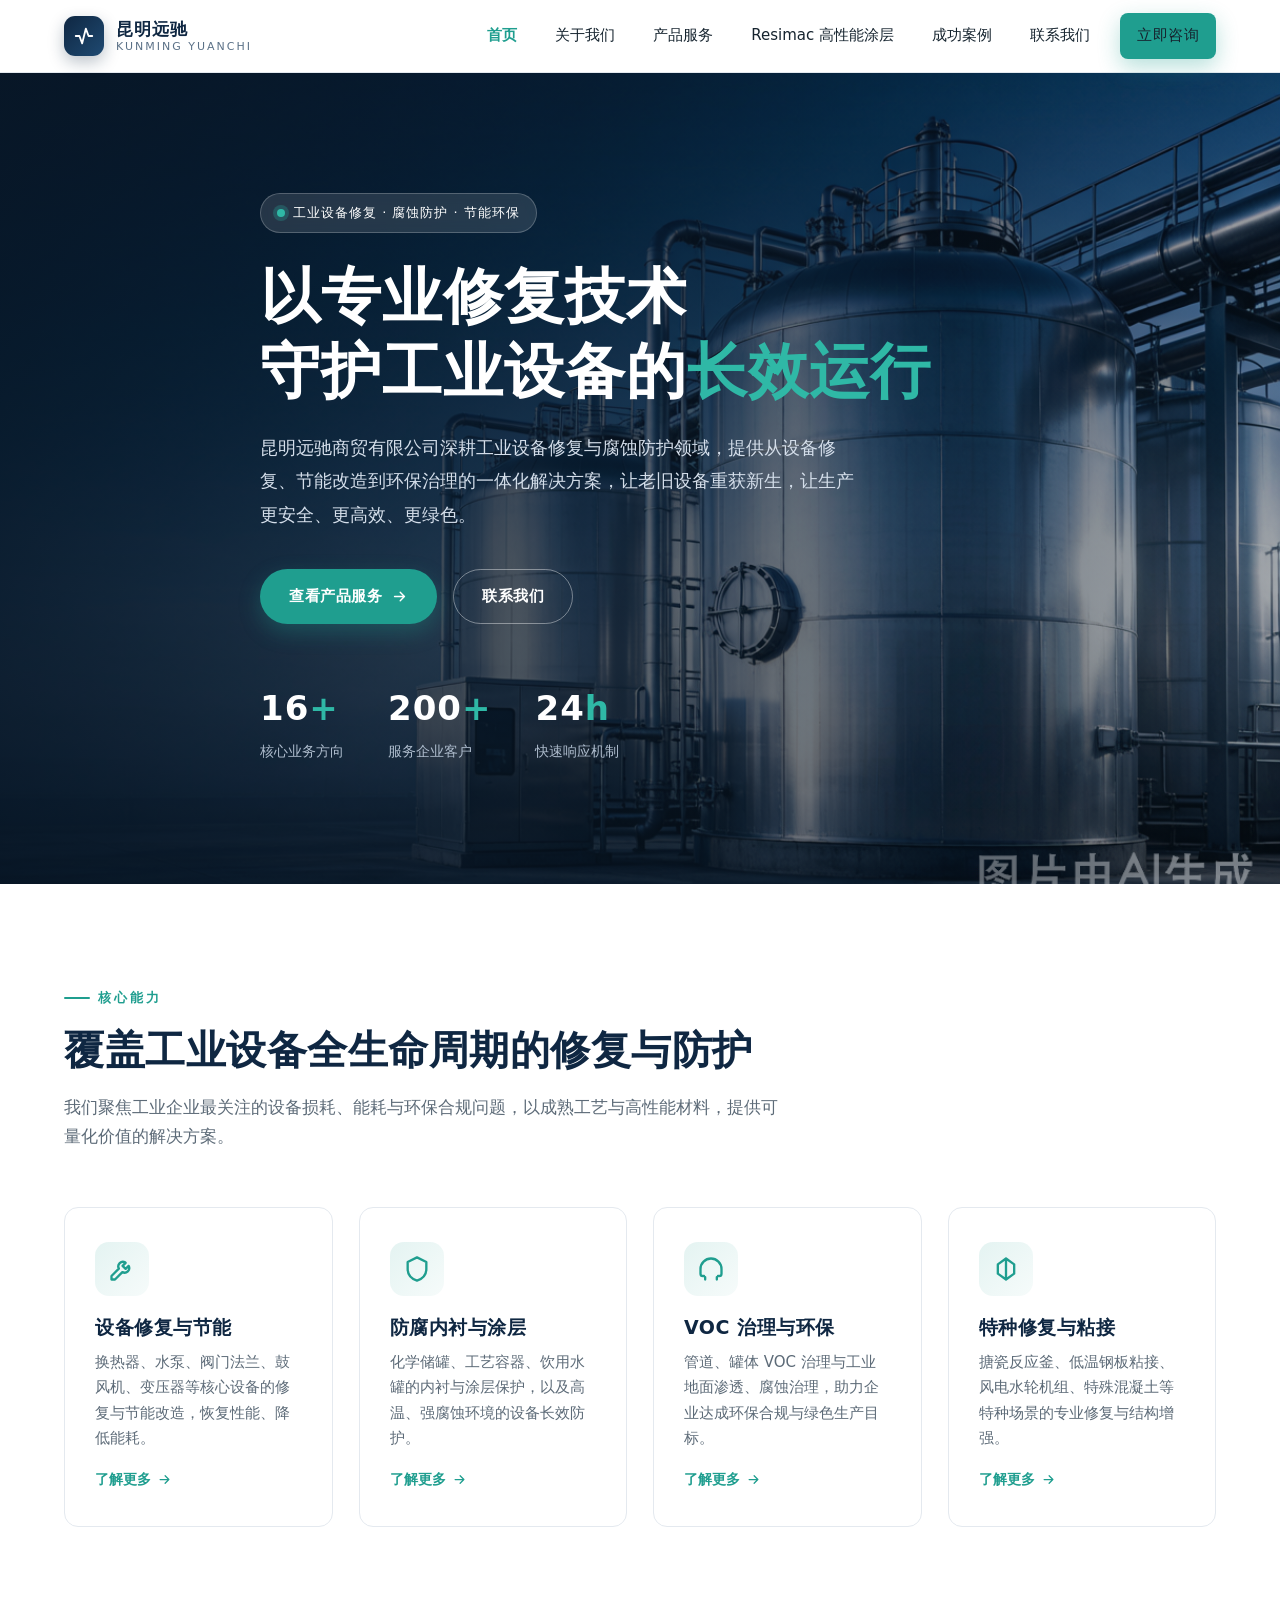
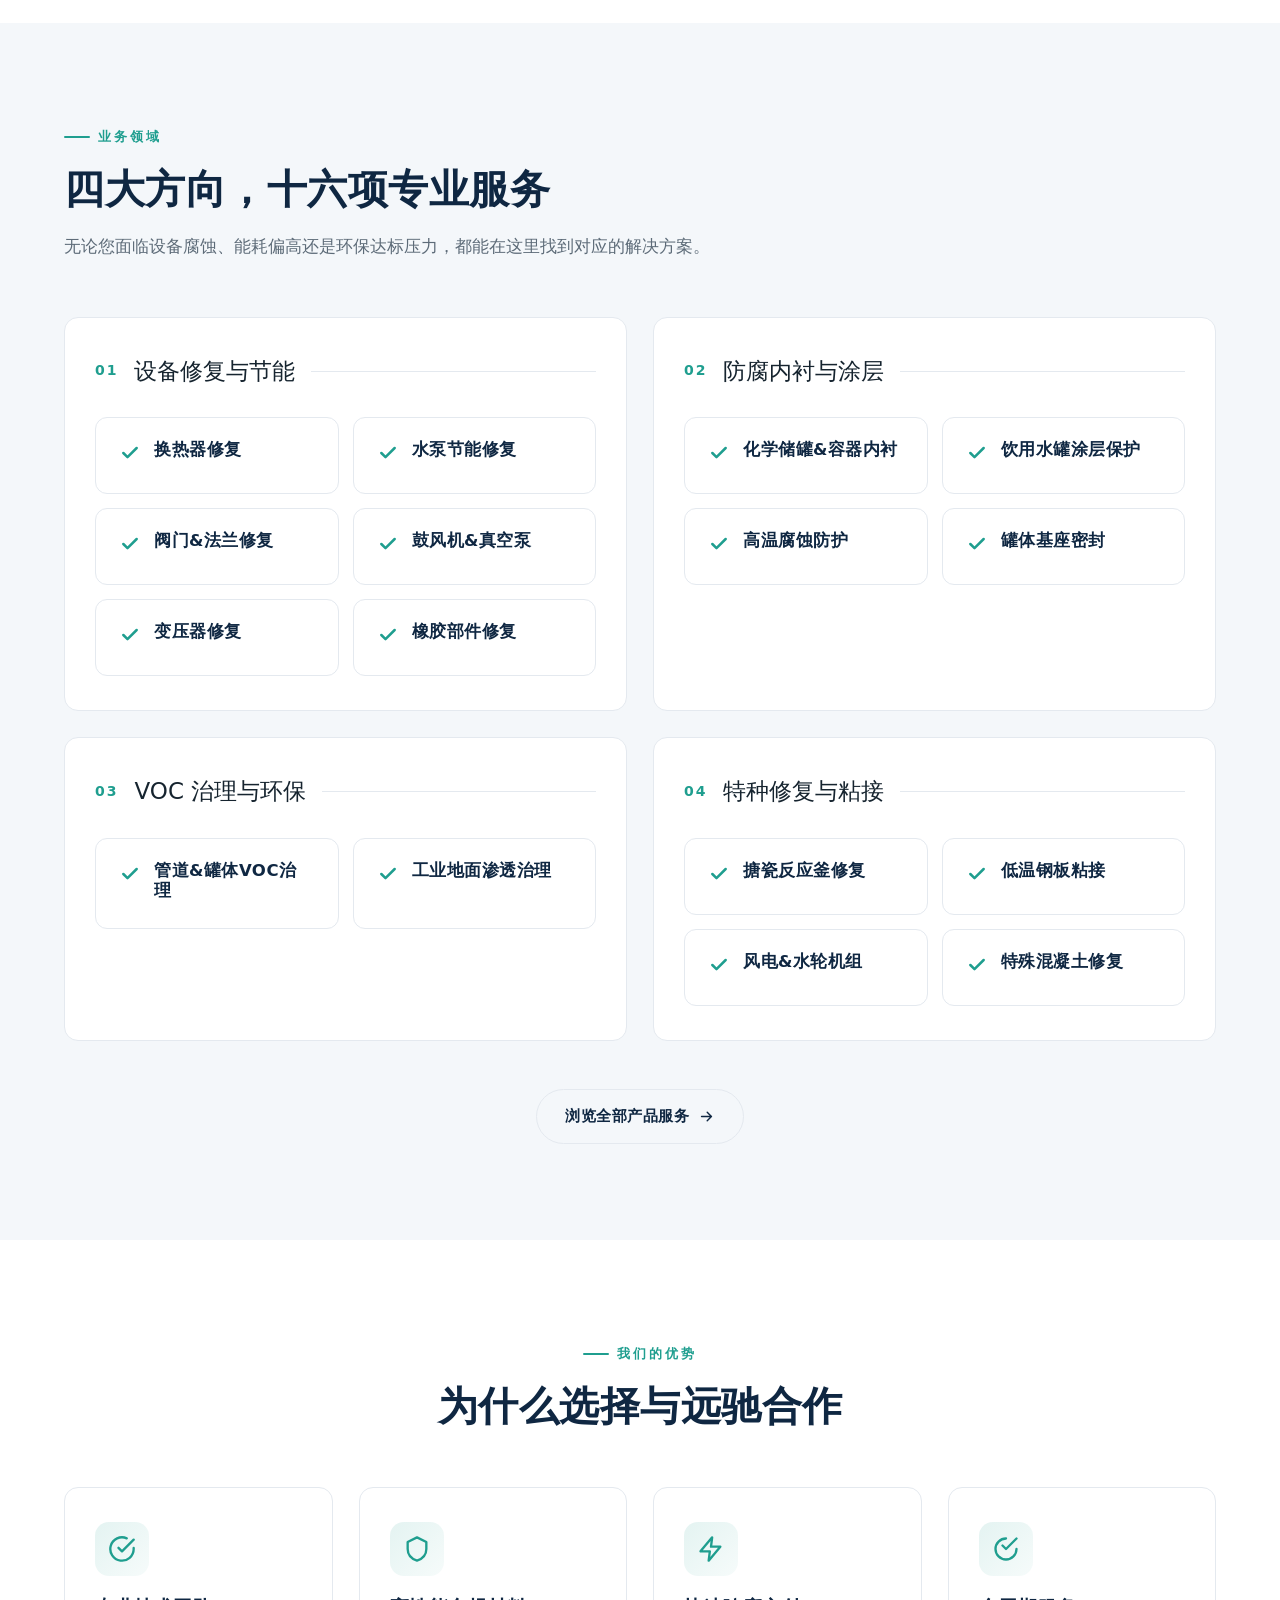
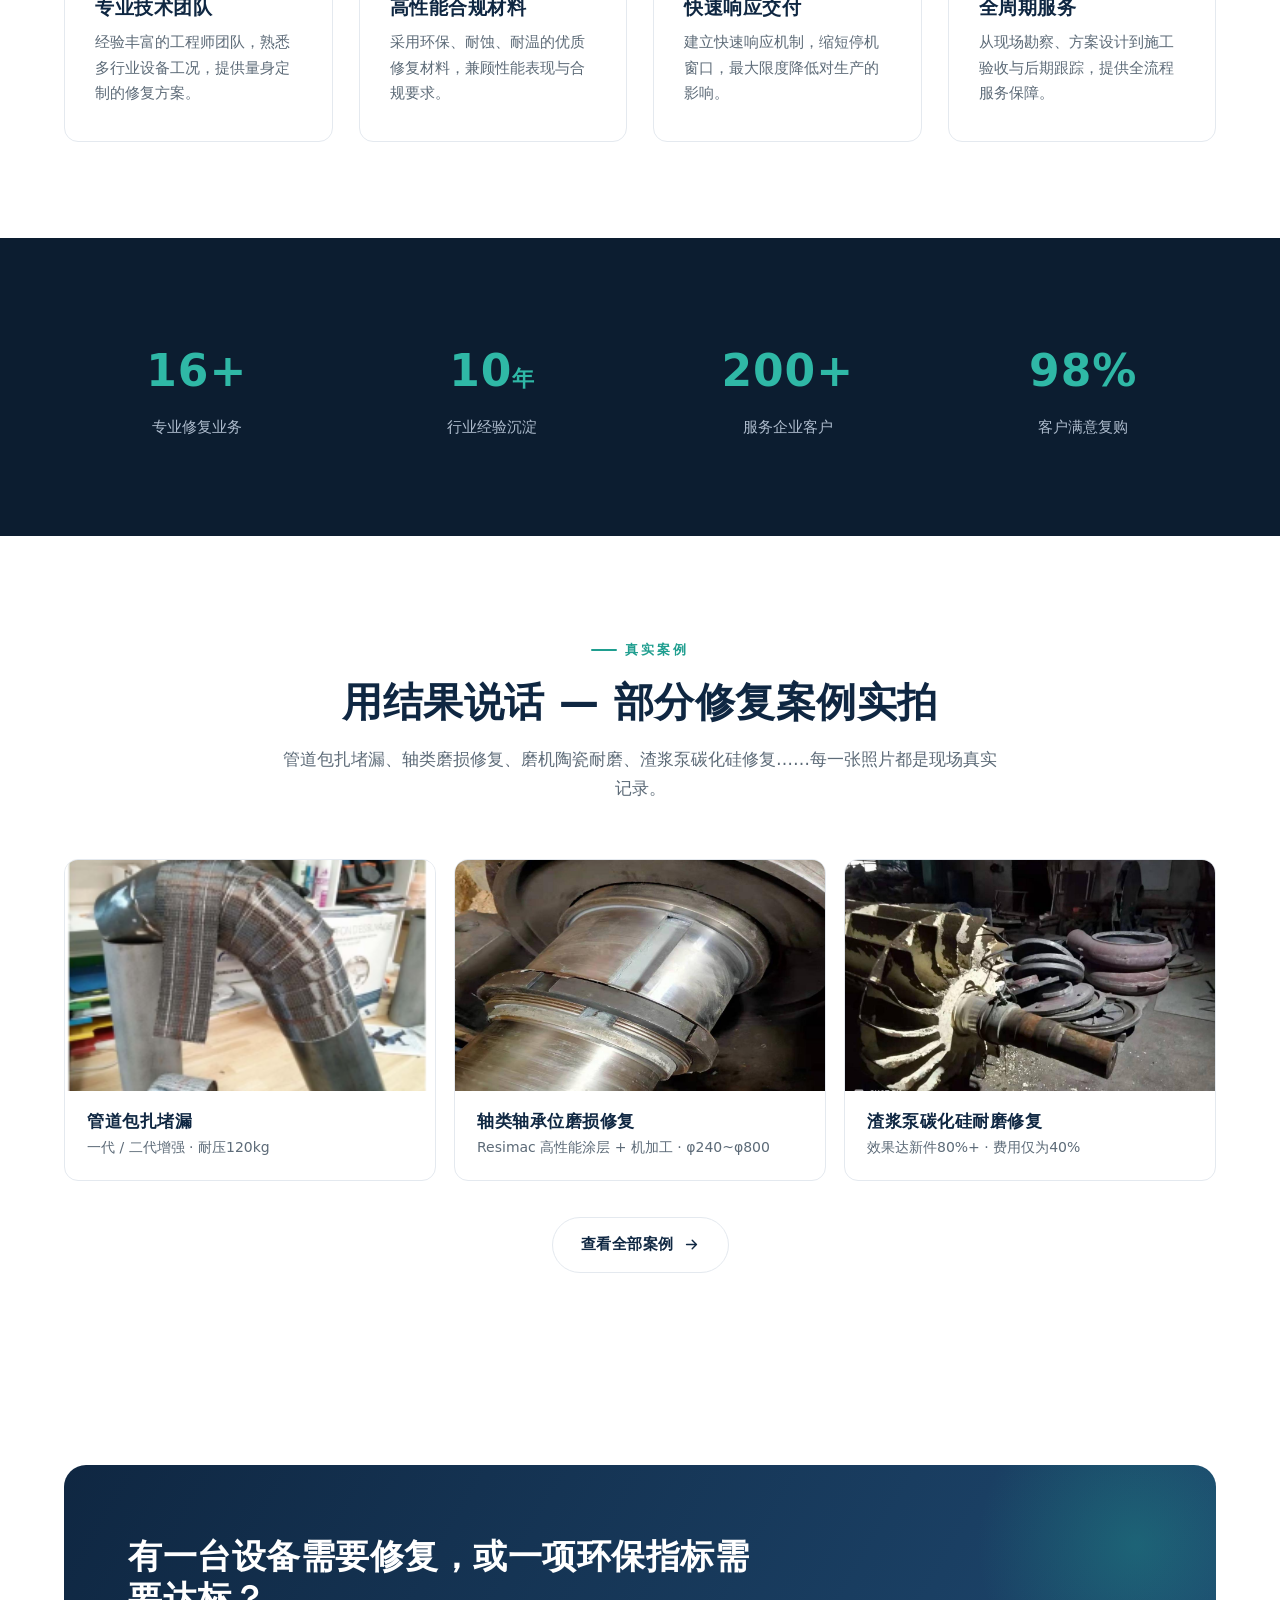
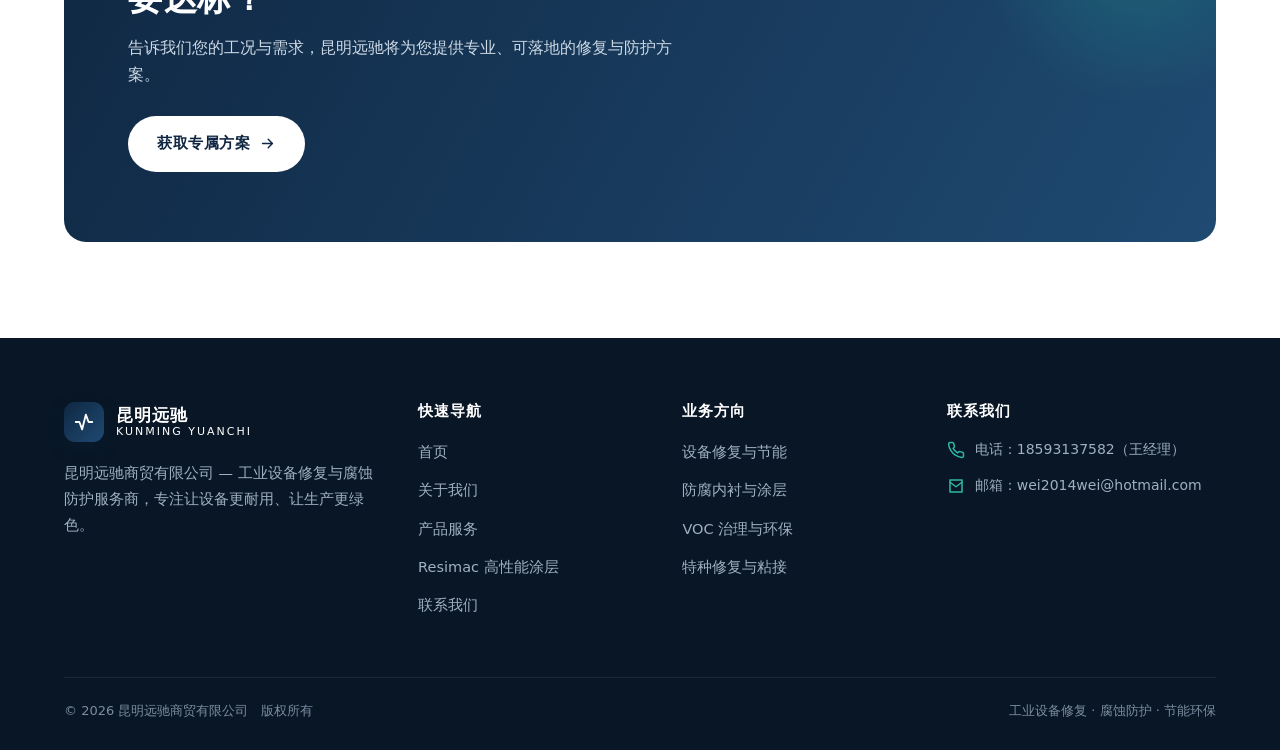
==== commit bcbf6839: "更新站点：合并瑞斯迈页面为 resimac.html；品牌名统一为 Resimac 高性能涂层；删除旧页面" ====
--- a/index.html
+++ b/index.html
@@ -25,7 +25,7 @@
         <a href="index.html" class="active">首页</a>
         <a href="about.html">关于我们</a>
         <a href="products.html">产品服务</a>
-        <a href="product-resimac.html">瑞斯迈产品</a>
+                <a href="resimac.html">Resimac 高性能涂层</a>
         <a href="cases.html">成功案例</a>
         <a href="contact.html">联系我们</a>
         <a href="contact.html" class="btn btn--primary nav__cta">立即咨询</a>
@@ -204,7 +204,7 @@
         </a>
         <a href="cases.html#c3" class="card" style="padding:0;overflow:hidden;display:block;border:1px solid var(--line);border-radius:var(--radius);transition:.25s var(--ease)">
           <img src="assets/img/cases/昆明远驰轴修复2021_8_19.jpeg" alt="轴类修复" style="width:100%;aspect-ratio:16/10;object-fit:cover" loading="lazy"/>
-          <div style="padding:20px 22px"><h4 style="font-size:17px;margin-bottom:4px">轴类轴承位磨损修复</h4><p style="font-size:14px;color:var(--muted)">瑞斯迈 + 机加工 · φ240~φ800</p></div>
+          <div style="padding:20px 22px"><h4 style="font-size:17px;margin-bottom:4px">轴类轴承位磨损修复</h4><p style="font-size:14px;color:var(--muted)">Resimac 高性能涂层 + 机加工 · φ240~φ800</p></div>
         </a>
         <a href="cases.html#c6" class="card" style="padding:0;overflow:hidden;display:block;border:1px solid var(--line);border-radius:var(--radius);transition:.25s var(--ease)">
           <img src="assets/img/cases/昆明远驰渣浆泵_2_4.jpeg" alt="渣浆泵修复" style="width:100%;aspect-ratio:16/10;object-fit:cover" loading="lazy"/>
@@ -249,6 +249,7 @@
             <li><a href="index.html">首页</a></li>
             <li><a href="about.html">关于我们</a></li>
             <li><a href="products.html">产品服务</a></li>
+            <li><a href="resimac.html">Resimac 高性能涂层</a></li>
             <li><a href="contact.html">联系我们</a></li>
           </ul>
         </div>
